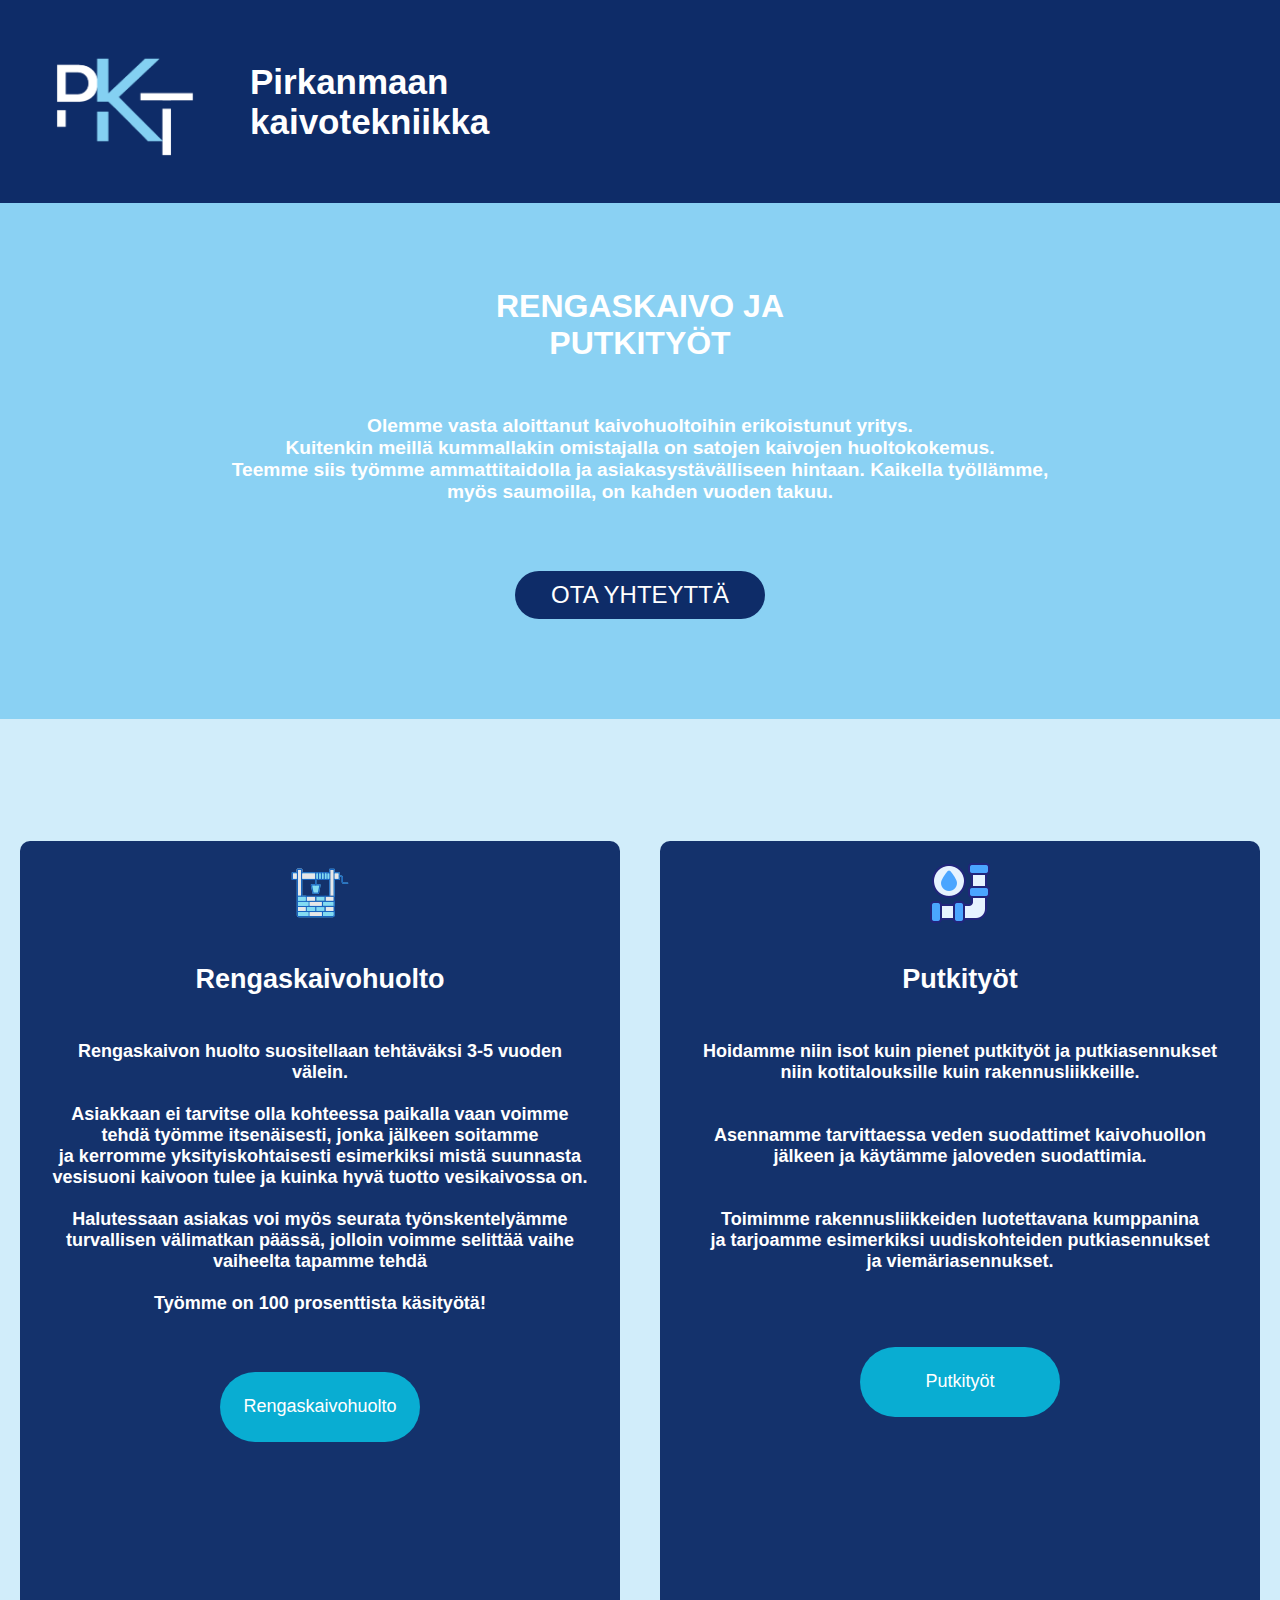
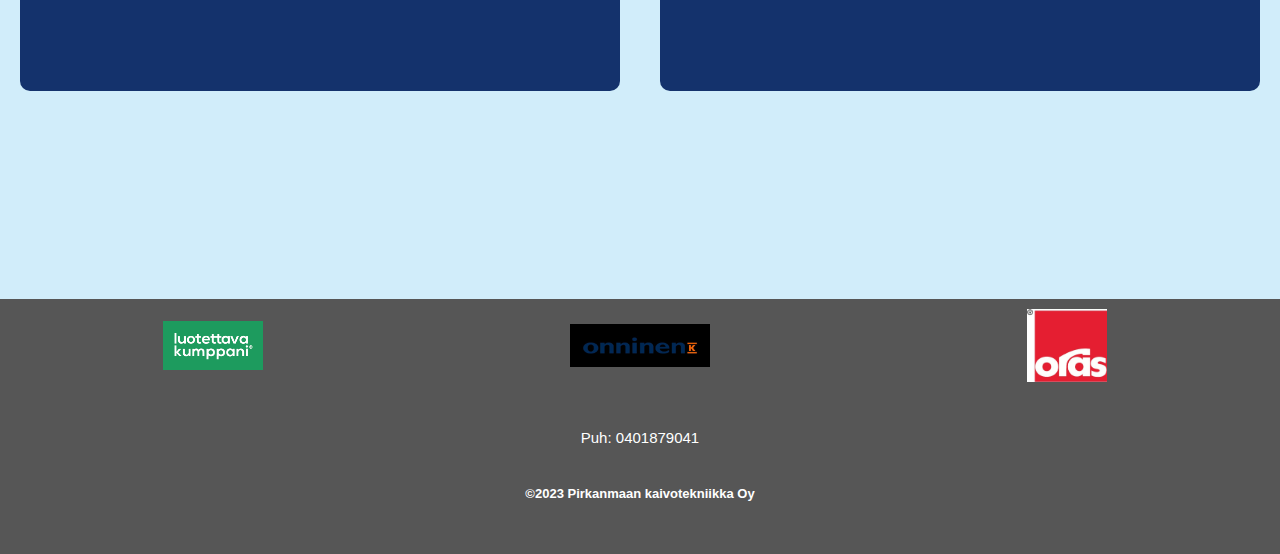
==== nettisivu/index.html @ a3baa6ef "Add files via upload" ====
<!DOCTYPE html>
<html lang="en">
<head>
    <meta charset="UTF-8">
    <meta http-equiv="X-UA-Compatible" content="IE=edge">
    <meta name="viewport" content="width=device-width, initial-scale=1.0">
    <title>PKT - Pirkanmaan Kaivotekniikka</title>
    <link rel="icon" type="image/x-icon" href="">
    <link href="css/style.css" rel="stylesheet" type="text/css">
    <meta name="description" content="">
    <meta name="keywords" content="">
    <meta name="author" content="">
    <link rel="stylesheet" href="https://fontawesome.com/icons/bars?f=classic&s=solid">
</head>



<header>

    
    
    
          
    
        <div class="column1"> 
            <div class="site-branding">
            <a href="index.html"><img class="logo" src="assets/logo.png" alt="Pirkanmaan kaivotekniikka"></a>
            </div>
            <div class="column1"> 
                
                <h2><b>Pirkanmaan kaivotekniikka </b></h2>
                <div class="navbar">
                    <ul class links>
                        <li><a href="index.html">Etusivu</a></li>
                        <li><a href="rengaskaivo.html">Rengaskaivo<br>huolto</a></li>
                        <li><a href="putkityöt.html">Putkityöt</a></li>
                        <li><a href="galleria.html">Galleria</a></li>
                        <li><a href="yhteystiedot.html">Yhteystiedot</a></li>
            
                    </ul>
                    </div>
                
                
    
            </div>
            
            </div>
        </div>
        
        

        
        
        <div class="column2">
            
            
            

        </div>
        
        
    
</header>

<body>

    <div class="nav">
        <h1>RENGASKAIVO JA<br> PUTKITYÖT</h1>
        
        <h5>Olemme vasta aloittanut kaivohuoltoihin erikoistunut yritys. <br> Kuitenkin meillä kummallakin omistajalla on satojen kaivojen huoltokokemus.<br>Teemme siis työmme ammattitaidolla ja asiakasystävälliseen hintaan. Kaikella työllämme, <br>myös saumoilla, on kahden vuoden takuu.</h5>
        <br>
        <br>
        <a href="yhteystiedot.html" style="font-size: 150%;"><button class="navbutton">OTA YHTEYTTÄ</button></a>
        <br>
        <br>
        <br>
        
    </div>




<main> 

    

    <div class="container">

        <div class="box" style="height: 850px; width: 600px">
            

            <img class="containerimg" src="assets/well.png" alt="Putkityöt">
            <h4>Rengaskaivohuolto</h4>
            <h3 style="padding-left: 30px; padding-right: 30px; font-size: 120%; ">Rengaskaivon huolto suositellaan tehtäväksi 3-5 vuoden välein. <br><br> Asiakkaan ei tarvitse olla kohteessa paikalla vaan voimme tehdä työmme itsenäisesti, jonka jälkeen soitamme<br> ja kerromme yksityiskohtaisesti esimerkiksi mistä suunnasta vesisuoni kaivoon tulee ja kuinka hyvä tuotto vesikaivossa on.<br><br>
                Halutessaan asiakas voi myös seurata työnskentelyämme turvallisen välimatkan päässä, jolloin voimme selittää vaihe vaiheelta tapamme tehdä <br><br>Työmme on 100 prosenttista käsityötä!</h3>
           
            
            <a href ="rengaskaivo.html"><button style="font-size: large; width: 200px; height: 70px;">Rengaskaivohuolto</button></a>
        
        </div>

        <div class="box" style="height: 850px; width: 600px">
            
            <img class="containerimg" src="assets/pipe.png" alt="Putkityöt">
            <h4>Putkityöt</h4>
            <h3 style="padding-left: 30px; padding-right: 30px; font-size: 120% ">Hoidamme niin isot kuin pienet putkityöt ja putkiasennukset niin kotitalouksille kuin rakennusliikkeille.<br><br><br>Asennamme tarvittaessa veden suodattimet kaivohuollon jälkeen ja käytämme jaloveden suodattimia.<br><br><br>Toimimme rakennusliikkeiden luotettavana kumppanina<br> ja tarjoamme esimerkiksi uudiskohteiden putkiasennukset<br> ja viemäriasennukset.</h3>
            <br>

            <a href ="putkityöt.html"><button style="font-size: large; width: 200px; height: 70px;">Putkityöt</button></a>
        
        </div>
        <!-- <div class="box"><h4>Porakaivohuolto</h4><button>Porakaivohuolto</button></div>-->

    </div>

   



        
</main>
    
<footer>

    
    <div class="footercontainer">

        <div class="footerbox">

            
            
            <img class="footerlogo" src="assets/luotettava_kumppani_logo_792x393.png" alt="luotettava kumppani">
            
        
        </div>
        <div class="footerbox">

            
            
            <img class="footerlogo" src="assets/onninen.jpg" alt="onninen" style="width: 140px;">
            
        
        </div>
        <div class="footerbox">

            
            
            <img class="footerlogo" src="assets/oras.jpg" alt="oras" style="width: 80px;">
            
        
        </div>

        

    </div>

    


    <div class="footercontainer">     

        <div class="footerbox">    
            
            <br>
            <br>
            <a href="tel: 0401879041">Puh: 0401879041</a>
            <br>
            <br>
            <h3 class="copyright">©2023 Pirkanmaan kaivotekniikka Oy</h3>

    </div>

</footer> 
        


    

</body>

</html>
---- nettisivu/css/style.css ----
header {
    background-color: #0e2c68; 
    opacity: 100%;
    color: white;
    padding-right: 10%;
    
}
.body-rengaskaivo{
    margin: auto;
    background-image: url(../assets/photo15.jpg);
    background-size: cover;
    background-repeat: no-repeat;
    background-attachment: fixed;
    display: flex;
    flex-direction: column;
    background-size:cover;
    background-position: 30% 30%;
    font-family: 'Segoe UI', Tahoma, Geneva, Verdana, sans-serif;



}

body {

    justify-content: center;
    margin: auto;
    background-image: url(../assets/background2.JPG);
    background-size: cover;
    background-repeat: no-repeat;
    background-attachment: fixed;
    display: flex;
    flex-direction: column;
    background-size:cover;
    background-position: 30% 30%;
    font-family: 'Segoe UI', Tahoma, Geneva, Verdana, sans-serif;
    
}

main {
    
    padding-bottom: 10%;
    text-align: center;
    background-color:#84cff260;
    
}

.nav {
    text-align: center;
    background-color: #84cff2f3;
    text-align: center;
    color: #ffffff;
    padding-top: 5%;
    padding-bottom: 5%;
}


.logo {
    margin: left;
    width: auto;
    height:100px;
    padding-right: 30px;
    padding-left: 20px;
     
}

.logo:hover{
    transform: scale(0.9);

}

@media  screen and (min-width: 200px) and (max-width: 600px) {
 
    .site-branding img {
        margin-top: 80%;
        width:50px;
        height: 50px;
    }
    .main-header {height:80px;}

    .column1{max-width: 100%;}

    .box{
        min-width: 90%;
    }
    
    

 
}




@media  screen and (min-width: 600px) {
    b{
        font-size: 35px;
        margin-right: 800px;
        
        
    }
    .logo{
        width: 200px;
        height: 200px;
    }
    .footerlogo{
        width: 50px;
        height: auto;
    }
    
    
    
    
}


h1{
    text-align: center;
    color: white;
    padding-bottom: 20px;
}

h2{
    margin: auto;
    font-size: 20px;
    text-align: left;
    
    
}

h3{
    text-align: center;
    color: white;
    font-size: small;
    padding-bottom: 40px;
    padding-top: 10px;

}

h4{
    text-align: center;
    font-size: 180%;
    color: white;
    
}
h5{
    font-size: 120%;
}



p{
    font-size: 19px;
    padding-left: 150px;
    padding-top: 30px;
    padding-bottom: 30px;
    font-weight: bold;
    


}


li{
    font-size: 100%;
    padding-bottom: 10px;
    list-style: none;
    text-align: left;
}
/*footer{
    padding-top: 20px;
    background-color: rgba(0, 0, 0, 0.521);
    color: white;
    text-align: center;
    clear: both;
    position: relative;
    margin: auto 0;
    height: 200px;
    
}*/

.row {
    display: flex;
    
}


.column1 {
    display: flex;
    text-align: right;
    margin: left;
    width: 100%;
    font-size: 15px;

   
}
.column2 {
    display: flex;
    margin-left: auto;

   
}
.column{
    display: flex;
    margin: auto;
    background-color: #1a1c209c;
    border-radius: 20px;
    color: white;
    padding: 100px;
    

}

a{
    color: white;
    text-decoration: none;
    
    
    
}

a:hover {
    color: #84d0f2;
    
}

table{
    text-align: center;
    margin: auto;


}

td{
    width: 100%;
    text-align: center;
    
}
.main-tr{
    background-color:#0e2c68f8;
    color: white;

    
    
}
.main-td{

    padding: 40px;
    text-align: left;
    width: 600px;
    border-radius: 20px;
    margin-left: auto;
    margin: auto;

   
}


.img-gallery{
    padding-top: 40px;
    padding-bottom: 40px;
    width: 80%;
    margin: auto;
    display: grid;
    grid-template-columns: repeat(auto-fit, minmax(250px, 1fr));
    grid-gap: 30px;
    
}
.img-gallery img{
   
    width: 100%;
    height: 100%;
    cursor: pointer;
    object-position: center;
    object-fit: cover;
}

.img-gallery img:hover{
    transform: scale(1.5);
    border-radius: 20px;
    box-shadow: 0 32px 75px;
}

.footer-info{
    
    width: 100%;
    display:block;
    text-align: center;
    padding: 10px;
    font-size: 15px;
    font-weight: bold;
    margin: auto;
    max-width: 300px;

}

.yt{
    font-size: 20px;
    color: white;
    text-align: center;
    font-weight: bold;
    
}

.yt-main-td{
    padding: 30px;
    padding-bottom: 50px;
    text-align: center;
    width: 600px;
    border-radius: 20px;
    margin-left: auto;



}

.container{

    width: 100%;
    height: auto;
    color: white;
    padding-bottom: 60px;
    font-size: 15px;
    text-align: center;
    margin: auto;
    display: flex;
    flex-direction: row;
    justify-content: space-around;
}

.footercontainer{
    background-color: rgba(0, 0, 0, 0.664);
    width: 100%;
    height: auto;
    color: white;
    font-size: 15px;
    text-align: center;
    
    margin: auto;
    display: flex;
    flex-direction: row;
    justify-content: space-around;
}

.navbar{
    width: 100%;
    height: 60%;
    max-width: 100px;
    text-align: right;
    align-items: right;
    color: #0e2c68;
    
  

}

.box{
    width: 30%;
    height:325px;
    background-color: #0e2c68f8;
    margin: 20px;
    box-sizing: border-box;
    margin:left;
    border-radius: 10px;
    

}

.footerbox{

    width: 30%;
    height:auto;
    margin: auto;
    box-sizing: border-box;
    margin:center;
    border-radius: 10px;
    padding-top: 10px;

}

.container{

	width:100%;
	display: flex;
	justify-content: center;
	align-items: center;
	flex-wrap: wrap;
	margin-top: 8%;
    
}


button{
    background-color: rgba(9,173,210,255);
    color: white;
    border-radius: 70px;
    width: 50%;
    height:10%;
    border-style: none;
    cursor: pointer;

    
}

button:hover{
    transform: scale(1.05)
}

.navbutton{
    
    font-size: 100%;
    background-color: #0e2c68;
    width: 250px;
    padding: 10px;
    border-radius: 30px;
    
}

.navbutton:hover{
    transform: scale(1.05);

}


.containerimg{
    align-items: left;
    padding-top: 20px;
    


}

.footerlogo{

    width: 100px;
    height:auto;
    
}
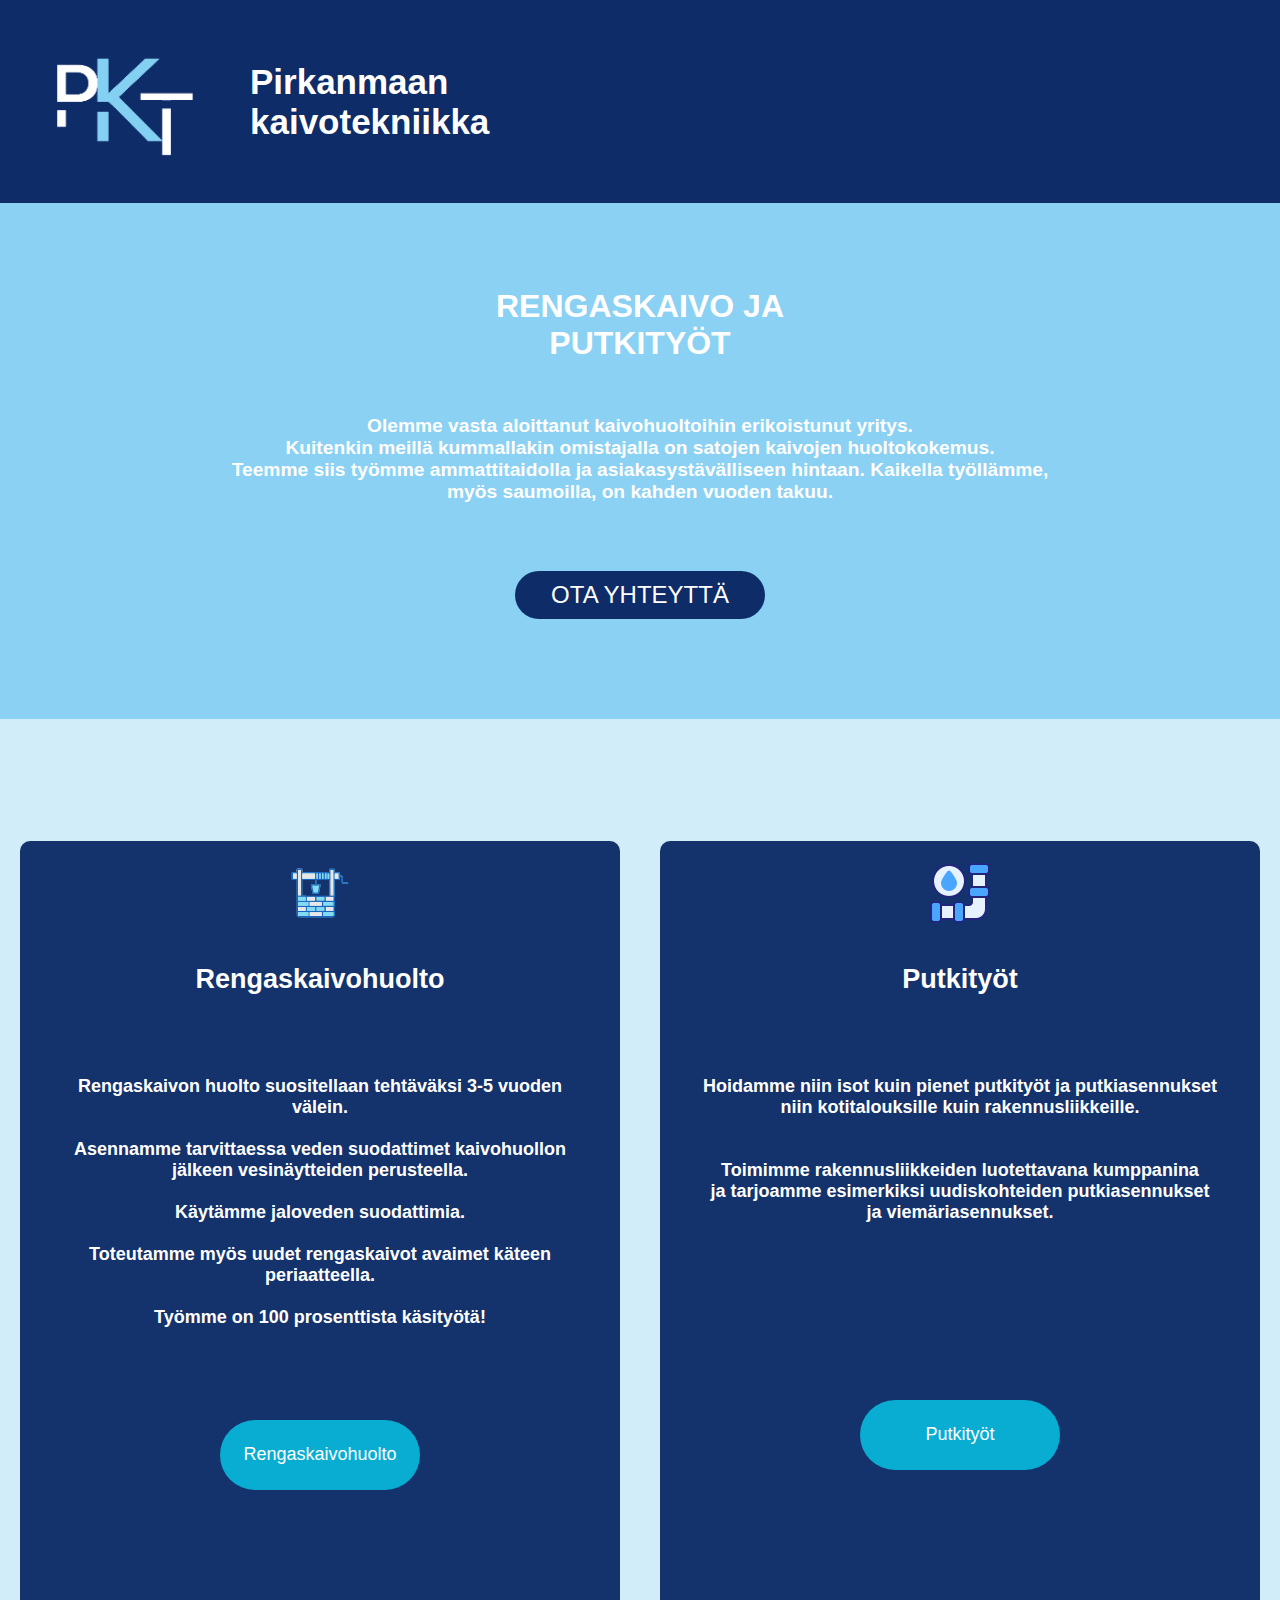
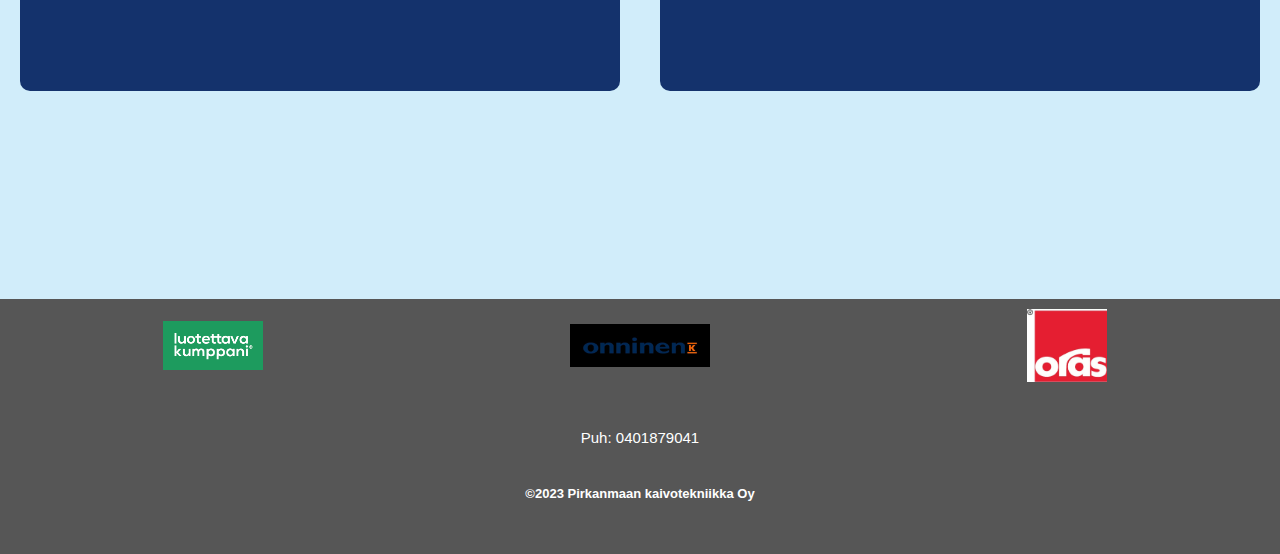
==== commit 1771560c: "change" ====
--- a/nettisivu/index.html
+++ b/nettisivu/index.html
@@ -91,10 +91,23 @@
 
             <img class="containerimg" src="assets/well.png" alt="Putkityöt">
             <h4>Rengaskaivohuolto</h4>
-            <h3 style="padding-left: 30px; padding-right: 30px; font-size: 120%; ">Rengaskaivon huolto suositellaan tehtäväksi 3-5 vuoden välein. <br><br> Asiakkaan ei tarvitse olla kohteessa paikalla vaan voimme tehdä työmme itsenäisesti, jonka jälkeen soitamme<br> ja kerromme yksityiskohtaisesti esimerkiksi mistä suunnasta vesisuoni kaivoon tulee ja kuinka hyvä tuotto vesikaivossa on.<br><br>
-                Halutessaan asiakas voi myös seurata työnskentelyämme turvallisen välimatkan päässä, jolloin voimme selittää vaihe vaiheelta tapamme tehdä <br><br>Työmme on 100 prosenttista käsityötä!</h3>
-           
-            
+            <br>
+            <h3 style="padding-left: 30px; padding-right: 30px; font-size: 120%; ">
+                Rengaskaivon huolto suositellaan tehtäväksi 3-5 vuoden välein. 
+                <br>
+                <br>
+                Asennamme tarvittaessa veden suodattimet kaivohuollon jälkeen vesinäytteiden perusteella.
+                <br>
+                <br>
+                 Käytämme jaloveden suodattimia.
+                 <br>
+                <br>
+                Toteutamme myös uudet rengaskaivot avaimet käteen periaatteella.
+                
+            <br><br>Työmme on 100 prosenttista käsityötä!</h3>
+            <br>
+            <br>
+
             <a href ="rengaskaivo.html"><button style="font-size: large; width: 200px; height: 70px;">Rengaskaivohuolto</button></a>
         
         </div>
@@ -103,9 +116,19 @@
             
             <img class="containerimg" src="assets/pipe.png" alt="Putkityöt">
             <h4>Putkityöt</h4>
-            <h3 style="padding-left: 30px; padding-right: 30px; font-size: 120% ">Hoidamme niin isot kuin pienet putkityöt ja putkiasennukset niin kotitalouksille kuin rakennusliikkeille.<br><br><br>Asennamme tarvittaessa veden suodattimet kaivohuollon jälkeen ja käytämme jaloveden suodattimia.<br><br><br>Toimimme rakennusliikkeiden luotettavana kumppanina<br> ja tarjoamme esimerkiksi uudiskohteiden putkiasennukset<br> ja viemäriasennukset.</h3>
-            <br>
-
+            <br>
+            <h3 style="padding-left: 30px; padding-right: 30px; font-size: 120% ">Hoidamme niin isot kuin pienet putkityöt ja putkiasennukset niin kotitalouksille kuin rakennusliikkeille.
+                <br><br><br>
+                Toimimme rakennusliikkeiden luotettavana kumppanina<br> ja tarjoamme esimerkiksi uudiskohteiden putkiasennukset<br>
+                 ja viemäriasennukset.</h3>
+                 <br>
+                 <br>
+                 <br>
+                 <br>
+                 <br>
+                 <br>
+                 
+            <br>
             <a href ="putkityöt.html"><button style="font-size: large; width: 200px; height: 70px;">Putkityöt</button></a>
         
         </div>
